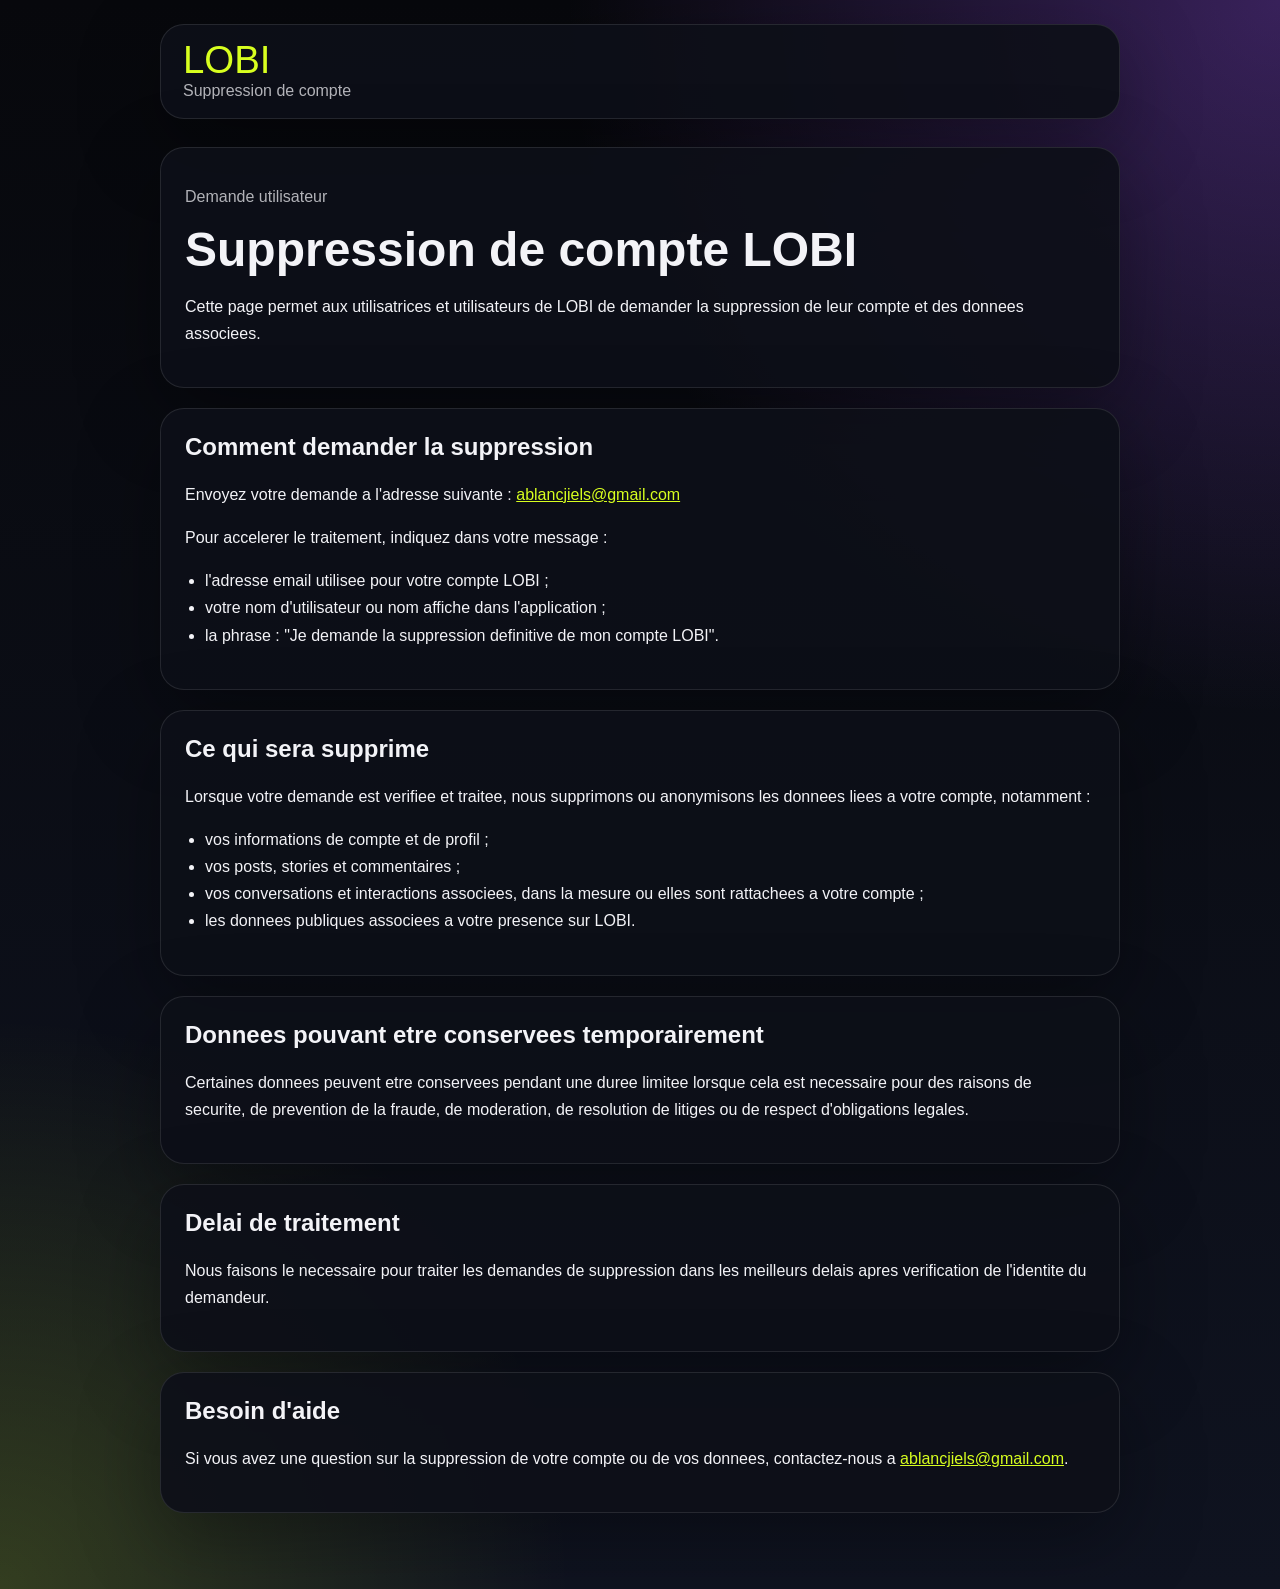
==== delete-account.html @ d1dc38ec "Add files via upload" ====
<!DOCTYPE html>
<html lang="fr">
<head>
  <meta charset="UTF-8">
  <meta name="viewport" content="width=device-width, initial-scale=1.0">
  <title>Suppression de compte | LOBI</title>
  <meta
    name="description"
    content="Demande de suppression de compte et de donnees pour l application LOBI."
  >
  <link rel="stylesheet" href="./styles.css">
</head>
<body data-theme="neon-night">
  <div class="page-shell legal-shell">
    <header class="topbar legal-topbar">
      <div class="brand">
        <span class="brand-mark">LOBI</span>
        <span class="brand-tag">Suppression de compte</span>
      </div>
    </header>

    <main class="legal-main">
      <section class="legal-hero panel">
        <p class="eyebrow">Demande utilisateur</p>
        <h1 class="legal-title">Suppression de compte LOBI</h1>
        <p class="hero-text">
          Cette page permet aux utilisatrices et utilisateurs de LOBI de demander la suppression de leur compte et des donnees associees.
        </p>
      </section>

      <section class="legal-section panel">
        <h2>Comment demander la suppression</h2>
        <p>
          Envoyez votre demande a l'adresse suivante :
          <a href="mailto:ablancjiels@gmail.com?subject=Suppression%20de%20mon%20compte%20LOBI">ablancjiels@gmail.com</a>
        </p>
        <p>Pour accelerer le traitement, indiquez dans votre message :</p>
        <ul>
          <li>l'adresse email utilisee pour votre compte LOBI ;</li>
          <li>votre nom d'utilisateur ou nom affiche dans l'application ;</li>
          <li>la phrase : "Je demande la suppression definitive de mon compte LOBI".</li>
        </ul>
      </section>

      <section class="legal-section panel">
        <h2>Ce qui sera supprime</h2>
        <p>Lorsque votre demande est verifiee et traitee, nous supprimons ou anonymisons les donnees liees a votre compte, notamment :</p>
        <ul>
          <li>vos informations de compte et de profil ;</li>
          <li>vos posts, stories et commentaires ;</li>
          <li>vos conversations et interactions associees, dans la mesure ou elles sont rattachees a votre compte ;</li>
          <li>les donnees publiques associees a votre presence sur LOBI.</li>
        </ul>
      </section>

      <section class="legal-section panel">
        <h2>Donnees pouvant etre conservees temporairement</h2>
        <p>
          Certaines donnees peuvent etre conservees pendant une duree limitee lorsque cela est necessaire pour des raisons de securite, de prevention de la fraude, de moderation, de resolution de litiges ou de respect d'obligations legales.
        </p>
      </section>

      <section class="legal-section panel">
        <h2>Delai de traitement</h2>
        <p>
          Nous faisons le necessaire pour traiter les demandes de suppression dans les meilleurs delais apres verification de l'identite du demandeur.
        </p>
      </section>

      <section class="legal-section panel">
        <h2>Besoin d'aide</h2>
        <p>
          Si vous avez une question sur la suppression de votre compte ou de vos donnees, contactez-nous a
          <a href="mailto:ablancjiels@gmail.com">ablancjiels@gmail.com</a>.
        </p>
      </section>
    </main>
  </div>
</body>
</html>
---- styles.css ----
:root {
  --bg: #07080c;
  --surface: rgba(14, 16, 24, 0.92);
  --line: rgba(255, 255, 255, 0.1);
  --text: #f3f3f7;
  --text-soft: rgba(243, 243, 247, 0.72);
  --primary: #d8ff1f;
  --shadow: 0 25px 80px rgba(0, 0, 0, 0.35);
}

* {
  box-sizing: border-box;
}

body {
  margin: 0;
  min-height: 100vh;
  background:
    radial-gradient(circle at top right, rgba(160, 86, 255, 0.32), transparent 35%),
    radial-gradient(circle at bottom left, rgba(216, 255, 31, 0.18), transparent 28%),
    linear-gradient(180deg, var(--bg) 0%, #0f1320 100%);
  color: var(--text);
  font-family: "Trebuchet MS", "Segoe UI", sans-serif;
}

a {
  color: var(--primary);
}

.page-shell {
  width: min(960px, calc(100% - 32px));
  margin: 0 auto;
  padding: 24px 0 56px;
}

.topbar,
.panel {
  border: 1px solid var(--line);
  border-radius: 24px;
  background: var(--surface);
  box-shadow: var(--shadow);
}

.topbar {
  padding: 18px 22px;
  margin-bottom: 28px;
}

.brand {
  display: grid;
  gap: 4px;
}

.brand-mark {
  font-family: "Impact", "Arial Black", sans-serif;
  font-size: clamp(2rem, 3vw, 2.6rem);
  color: var(--primary);
  line-height: 0.9;
}

.brand-tag,
.eyebrow {
  color: var(--text-soft);
}

.panel {
  padding: 24px;
  margin-bottom: 20px;
}

.legal-title {
  margin: 0 0 12px;
  font-size: clamp(2rem, 5vw, 3rem);
}

.hero-text,
.legal-section p,
.legal-section li {
  line-height: 1.7;
}

.legal-section h2 {
  margin-top: 0;
}

ul {
  padding-left: 20px;
}
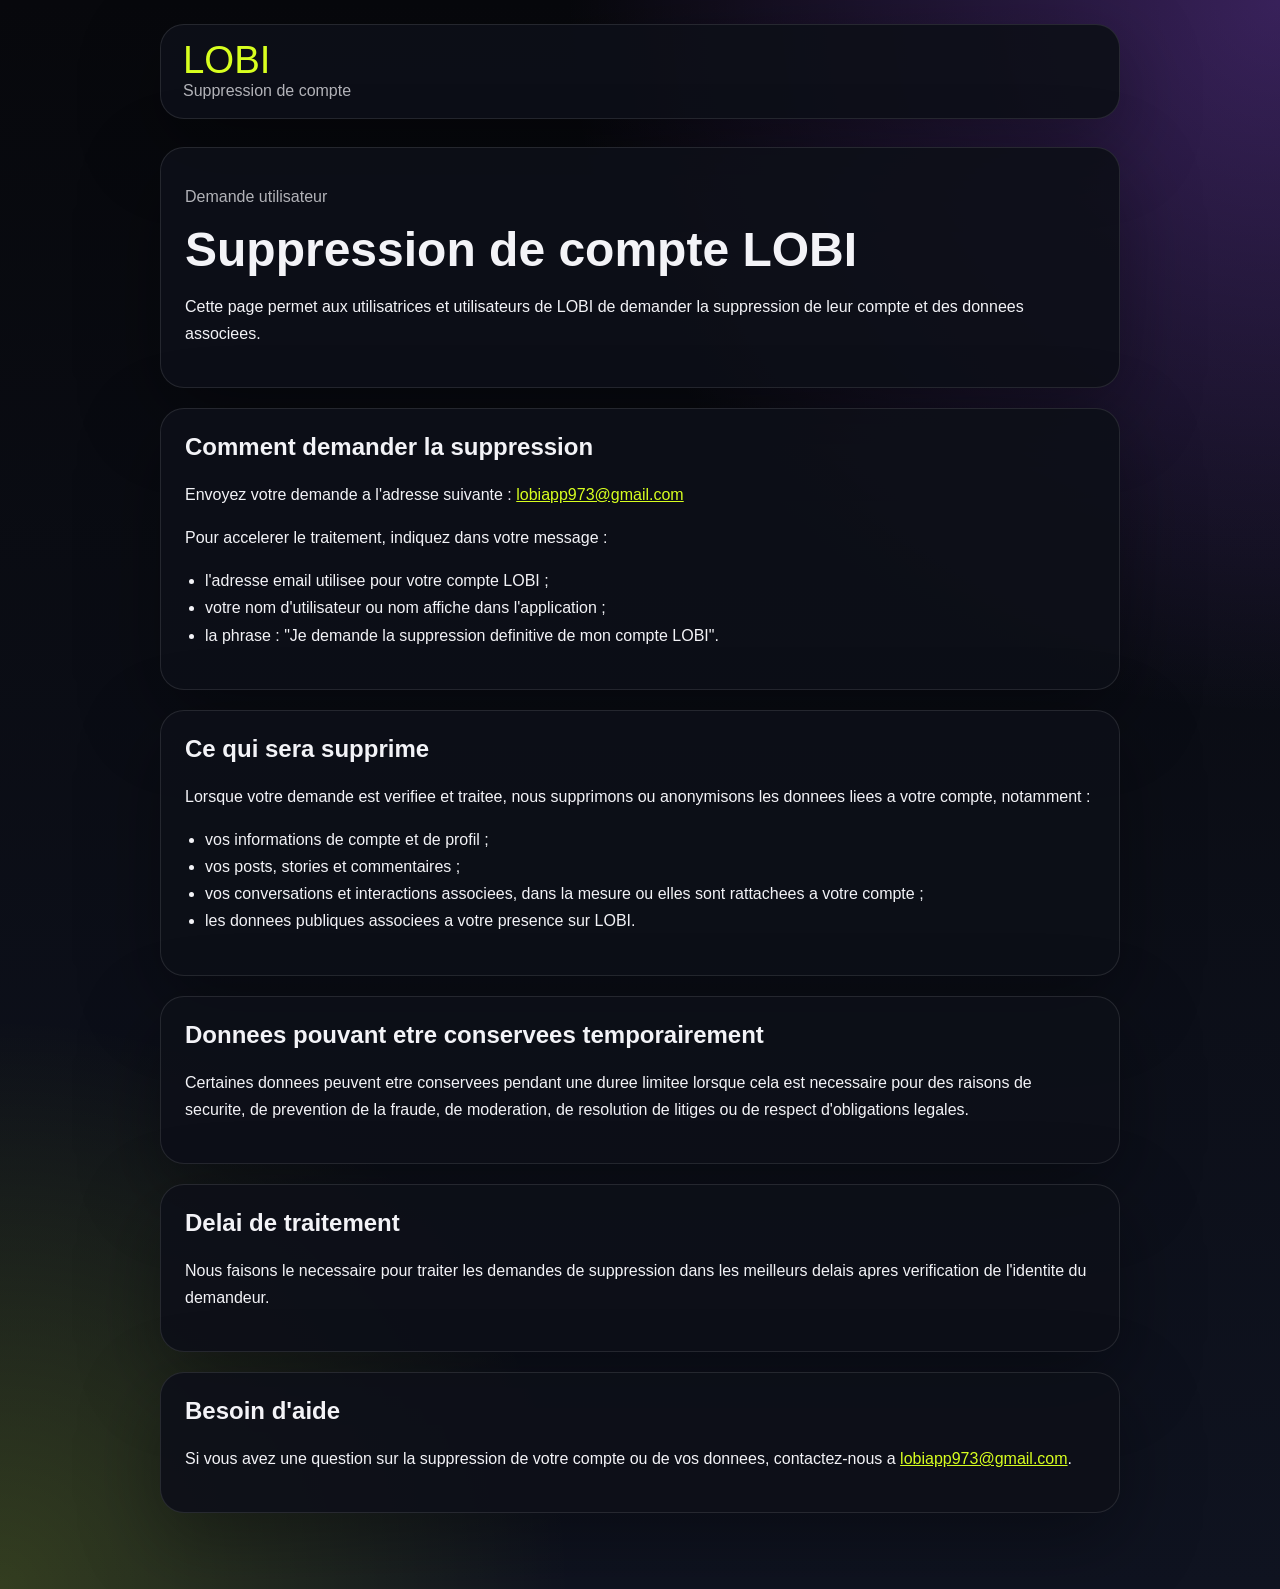
==== commit e49e92e7: "Add files via upload" ====
--- a/delete-account.html
+++ b/delete-account.html
@@ -32,7 +32,7 @@
         <h2>Comment demander la suppression</h2>
         <p>
           Envoyez votre demande a l'adresse suivante :
-          <a href="mailto:ablancjiels@gmail.com?subject=Suppression%20de%20mon%20compte%20LOBI">ablancjiels@gmail.com</a>
+          <a href="mailto:lobiapp973@gmail.com?subject=Suppression%20de%20mon%20compte%20LOBI">lobiapp973@gmail.com</a>
         </p>
         <p>Pour accelerer le traitement, indiquez dans votre message :</p>
         <ul>
@@ -71,7 +71,7 @@
         <h2>Besoin d'aide</h2>
         <p>
           Si vous avez une question sur la suppression de votre compte ou de vos donnees, contactez-nous a
-          <a href="mailto:ablancjiels@gmail.com">ablancjiels@gmail.com</a>.
+          <a href="mailto:lobiapp973@gmail.com">lobiapp973@gmail.com</a>.
         </p>
       </section>
     </main>
